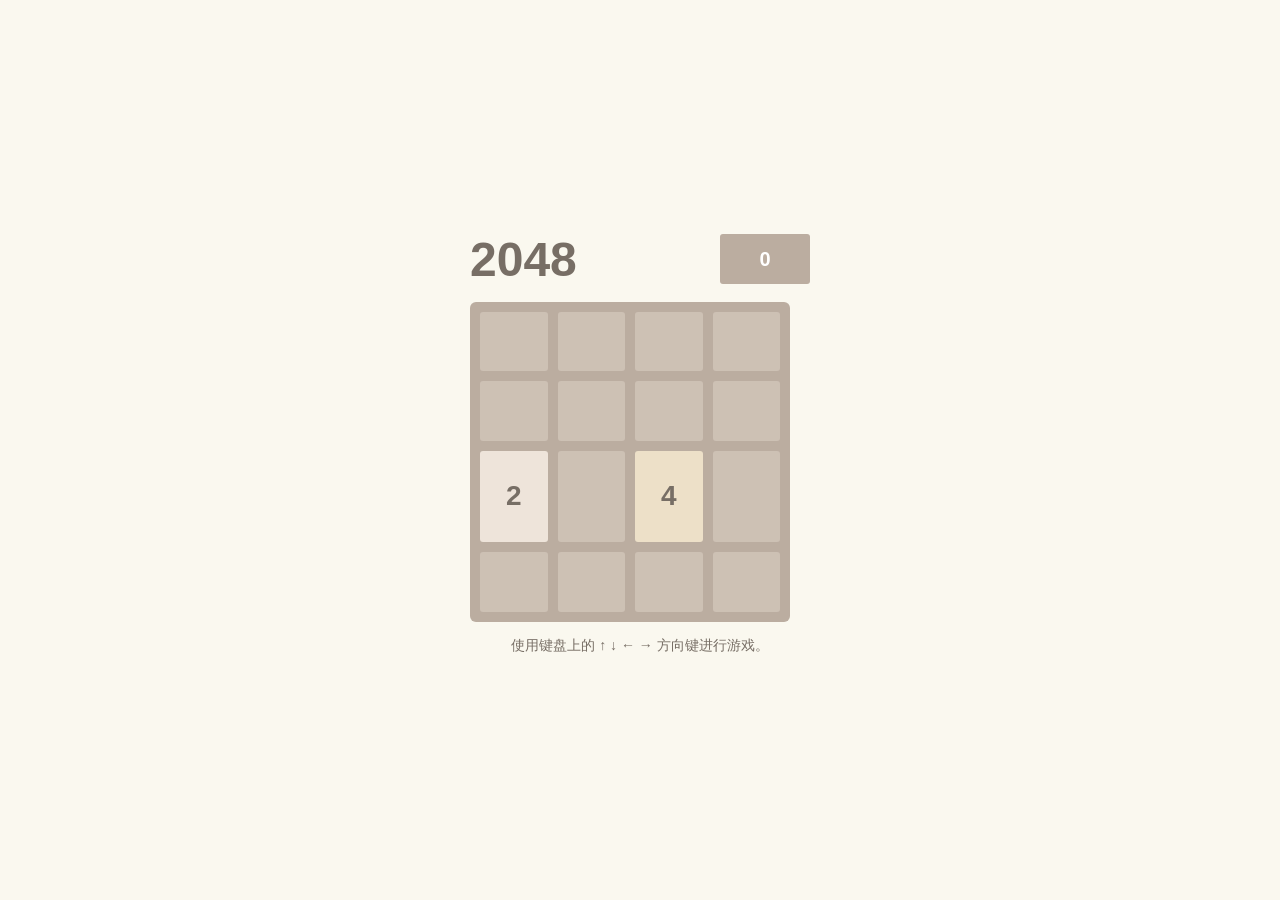
==== 2048.html @ 8862161c "ADD" ====
<!DOCTYPE html>
<html lang="zh-CN">
<head>
    <meta charset="UTF-8">
    <meta name="viewport" content="width=device-width, initial-scale=1.0">
    <title>2048 游戏</title>
    <style>
        body {
            margin: 0;
            padding: 0;
            background-color: #faf8ef;
            color: #776e65;
            font-family: "Clear Sans", "Helvetica Neue", Arial, sans-serif;
            display: flex;
            flex-direction: column;
            align-items: center;
            justify-content: center;
            min-height: 100vh;
            user-select: none;
        }
        .container {
            width: 340px;
            text-align: center;
        }
        .header {
            display: flex;
            justify-content: space-between;
            align-items: center;
            margin-bottom: 15px;
        }
        h1 {
            font-size: 48px;
            font-weight: bold;
            margin: 0;
        }
        .score-container {
            background: #bbada0;
            padding: 5px 15px;
            font-size: 20px;
            height: 40px;
            line-height: 40px;
            font-weight: bold;
            border-radius: 3px;
            color: white;
            min-width: 60px;
        }
        .game-container {
            position: relative;
            padding: 10px;
            background: #bbada0;
            border-radius: 6px;
            width: 320px;
            height: 320px;
            box-sizing: border-box;
        }
        .grid-container {
            display: grid;
            grid-template-columns: repeat(4, 1fr);
            grid-gap: 10px;
            width: 100%;
            height: 100%;
        }
        .grid-cell {
            background: rgba(238, 228, 218, 0.35);
            border-radius: 3px;
            display: flex;
            justify-content: center;
            align-items: center;
            font-size: 28px;
            font-weight: bold;
            color: #776e65;
            transition: all 0.1s ease;
        }
        /* 数字格子样式 */
        .n-2 { background: #eee4da; }
        .n-4 { background: #ede0c8; }
        .n-8 { background: #f2b179; color: #f9f6f2; }
        .n-16 { background: #f59563; color: #f9f6f2; }
        .n-32 { background: #f67c5f; color: #f9f6f2; }
        .n-64 { background: #f65e3b; color: #f9f6f2; }
        .n-128 { background: #edcf72; color: #f9f6f2; font-size: 24px; }
        .n-256 { background: #edcc61; color: #f9f6f2; font-size: 24px; }
        .n-512 { background: #edc850; color: #f9f6f2; font-size: 24px; }
        .n-1024 { background: #edc53f; color: #f9f6f2; font-size: 20px; }
        .n-2048 { background: #edc22e; color: #f9f6f2; font-size: 20px; }
        
        .game-over {
            position: absolute;
            top: 0; left: 0; right: 0; bottom: 0;
            background: rgba(238, 228, 218, 0.73);
            display: none;
            flex-direction: column;
            align-items: center;
            justify-content: center;
            border-radius: 6px;
        }
        .game-over p { font-size: 36px; font-weight: bold; margin-bottom: 20px; }
        .restart-btn {
            background: #8f7a66;
            color: #f9f6f2;
            border: none;
            padding: 10px 20px;
            font-size: 16px;
            font-weight: bold;
            border-radius: 3px;
            cursor: pointer;
        }
        .restart-btn:hover { background: #9f8a76; }
        .instructions { font-size: 14px; margin-top: 15px; color: #776e65; }
    </style>
</head>
<body>

<div class="container">
    <div class="header">
        <h1>2048</h1>
        <div class="score-container" id="score">0</div>
    </div>

    <div class="game-container">
        <div class="grid-container" id="grid">
            <!-- 16个格子由JS动态渲染 -->
        </div>
        <div class="game-over" id="game-over">
            <p>游戏结束！</p>
            <button class="restart-btn" onclick="resetGame()">重新开始</button>
        </div>
    </div>
    <p class="instructions">使用键盘上的 <b>↑ ↓ ← →</b> 方向键进行游戏。</p>
</div>

<script>
    let board = Array(16).fill(0);
    let score = 0;

    function initGame() {
        const grid = document.getElementById('grid');
        grid.innerHTML = '';
        for (let i = 0; i < 16; i++) {
            const cell = document.createElement('div');
            cell.className = 'grid-cell';
            cell.id = 'cell-' + i;
            grid.appendChild(cell);
        }
        resetGame();
    }

    function resetGame() {
        board.fill(0);
        score = 0;
        document.getElementById('game-over').style.display = 'none';
        addRandomTile();
        addRandomTile();
        updateView();
    }

    function addRandomTile() {
        const emptyCells = board.map((val, idx) => val === 0 ? idx : null).filter(val => val !== null);
        if (emptyCells.length > 0) {
            const randomCell = emptyCells[Math.floor(Math.random() * emptyCells.length)];
            board[randomCell] = Math.random() < 0.9 ? 2 : 4;
        }
    }

    function updateView() {
        for (let i = 0; i < 16; i++) {
            const cell = document.getElementById('cell-' + i);
            cell.textContent = board[i] === 0 ? '' : board[i];
            cell.className = 'grid-cell' + (board[i] > 0 ? ' n-' + board[i] : '');
        }
        document.getElementById('score').textContent = score;
    }

    function rotate() {
        let newBoard = Array(16).fill(0);
        for (let r = 0; r < 4; r++) {
            for (let c = 0; c < 4; c++) {
                newBoard[c * 4 + (3 - r)] = board[r * 4 + c];
            }
        }
        board = newBoard;
    }

    function slideLeft() {
        let moved = false;
        for (let r = 0; r < 4; r++) {
            let row = board.slice(r * 4, r * 4 + 4).filter(v => v !== 0);
            for (let i = 0; i < row.length - 1; i++) {
                if (row[i] === row[i + 1]) {
                    row[i] *= 2;
                    score += row[i];
                    row.splice(i + 1, 1);
                    moved = true;
                }
            }
            while (row.length < 4) row.push(0);
            for (let c = 0; c < 4; c++) {
                if (board[r * 4 + c] !== row[c]) moved = true;
                board[r * 4 + c] = row[c];
            }
        }
        return moved;
    }

    function move(direction) {
        let moved = false;
        // 0: 左, 1: 下, 2: 右, 3: 上
        for (let i = 0; i < direction; i++) rotate();
        moved = slideLeft();
        for (let i = 0; i < (4 - direction) % 4; i++) rotate();

        if (moved) {
            addRandomTile();
            updateView();
            if (isGameOver()) {
                document.getElementById('game-over').style.display = 'flex';
            }
        }
    }

    function isGameOver() {
        if (board.includes(0)) return false;
        for (let r = 0; r < 4; r++) {
            for (let c = 0; c < 4; c++) {
                let curr = board[r * 4 + c];
                if (c < 3 && curr === board[r * 4 + c + 1]) return false;
                if (r < 3 && curr === board[(r + 1) * 4 + c]) return false;
            }
        }
        return true;
    }

    window.addEventListener('keydown', function(e) {
        if (['ArrowUp', 'ArrowDown', 'ArrowLeft', 'ArrowRight'].includes(e.key)) {
            e.preventDefault(); // 阻止方向键滚动网页
        }
        if (e.key === 'ArrowLeft') move(0);
        if (e.key === 'ArrowDown') move(1);
        if (e.key === 'ArrowRight') move(2);
        if (e.key === 'ArrowUp') move(3);
    });

    initGame();
</script>

</body>
</html>
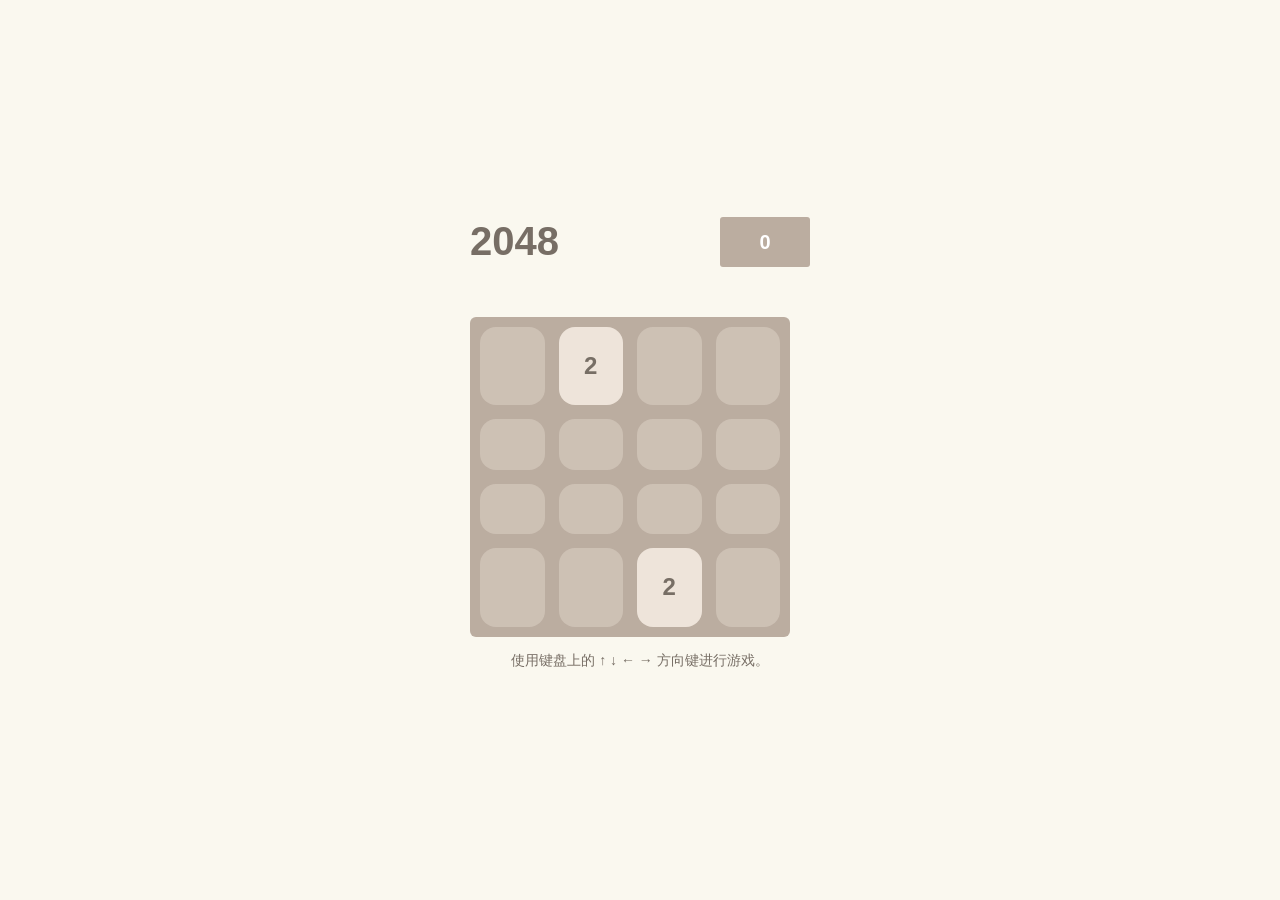
==== commit 24217bb9: "README.md" ====
--- a/2048.html
+++ b/2048.html
@@ -26,10 +26,10 @@
             display: flex;
             justify-content: space-between;
             align-items: center;
-            margin-bottom: 15px;
+            margin-bottom: 50px;
         }
         h1 {
-            font-size: 48px;
+            font-size: 40px;
             font-weight: bold;
             margin: 0;
         }
@@ -56,20 +56,20 @@
         .grid-container {
             display: grid;
             grid-template-columns: repeat(4, 1fr);
-            grid-gap: 10px;
+            grid-gap: 14px;
             width: 100%;
             height: 100%;
         }
         .grid-cell {
             background: rgba(238, 228, 218, 0.35);
-            border-radius: 3px;
+            border-radius: 16px;
             display: flex;
             justify-content: center;
             align-items: center;
-            font-size: 28px;
+            font-size: 24px;
             font-weight: bold;
             color: #776e65;
-            transition: all 0.1s ease;
+            transition: all 0.01s ease;
         }
         /* 数字格子样式 */
         .n-2 { background: #eee4da; }
@@ -78,9 +78,9 @@
         .n-16 { background: #f59563; color: #f9f6f2; }
         .n-32 { background: #f67c5f; color: #f9f6f2; }
         .n-64 { background: #f65e3b; color: #f9f6f2; }
-        .n-128 { background: #edcf72; color: #f9f6f2; font-size: 24px; }
-        .n-256 { background: #edcc61; color: #f9f6f2; font-size: 24px; }
-        .n-512 { background: #edc850; color: #f9f6f2; font-size: 24px; }
+        .n-128 { background: #edcf72; color: #f9f6f2; font-size: 20px; }
+        .n-256 { background: #edcc61; color: #f9f6f2; font-size: 20px; }
+        .n-512 { background: #edc850; color: #f9f6f2; font-size: 20px; }
         .n-1024 { background: #edc53f; color: #f9f6f2; font-size: 20px; }
         .n-2048 { background: #edc22e; color: #f9f6f2; font-size: 20px; }
         
